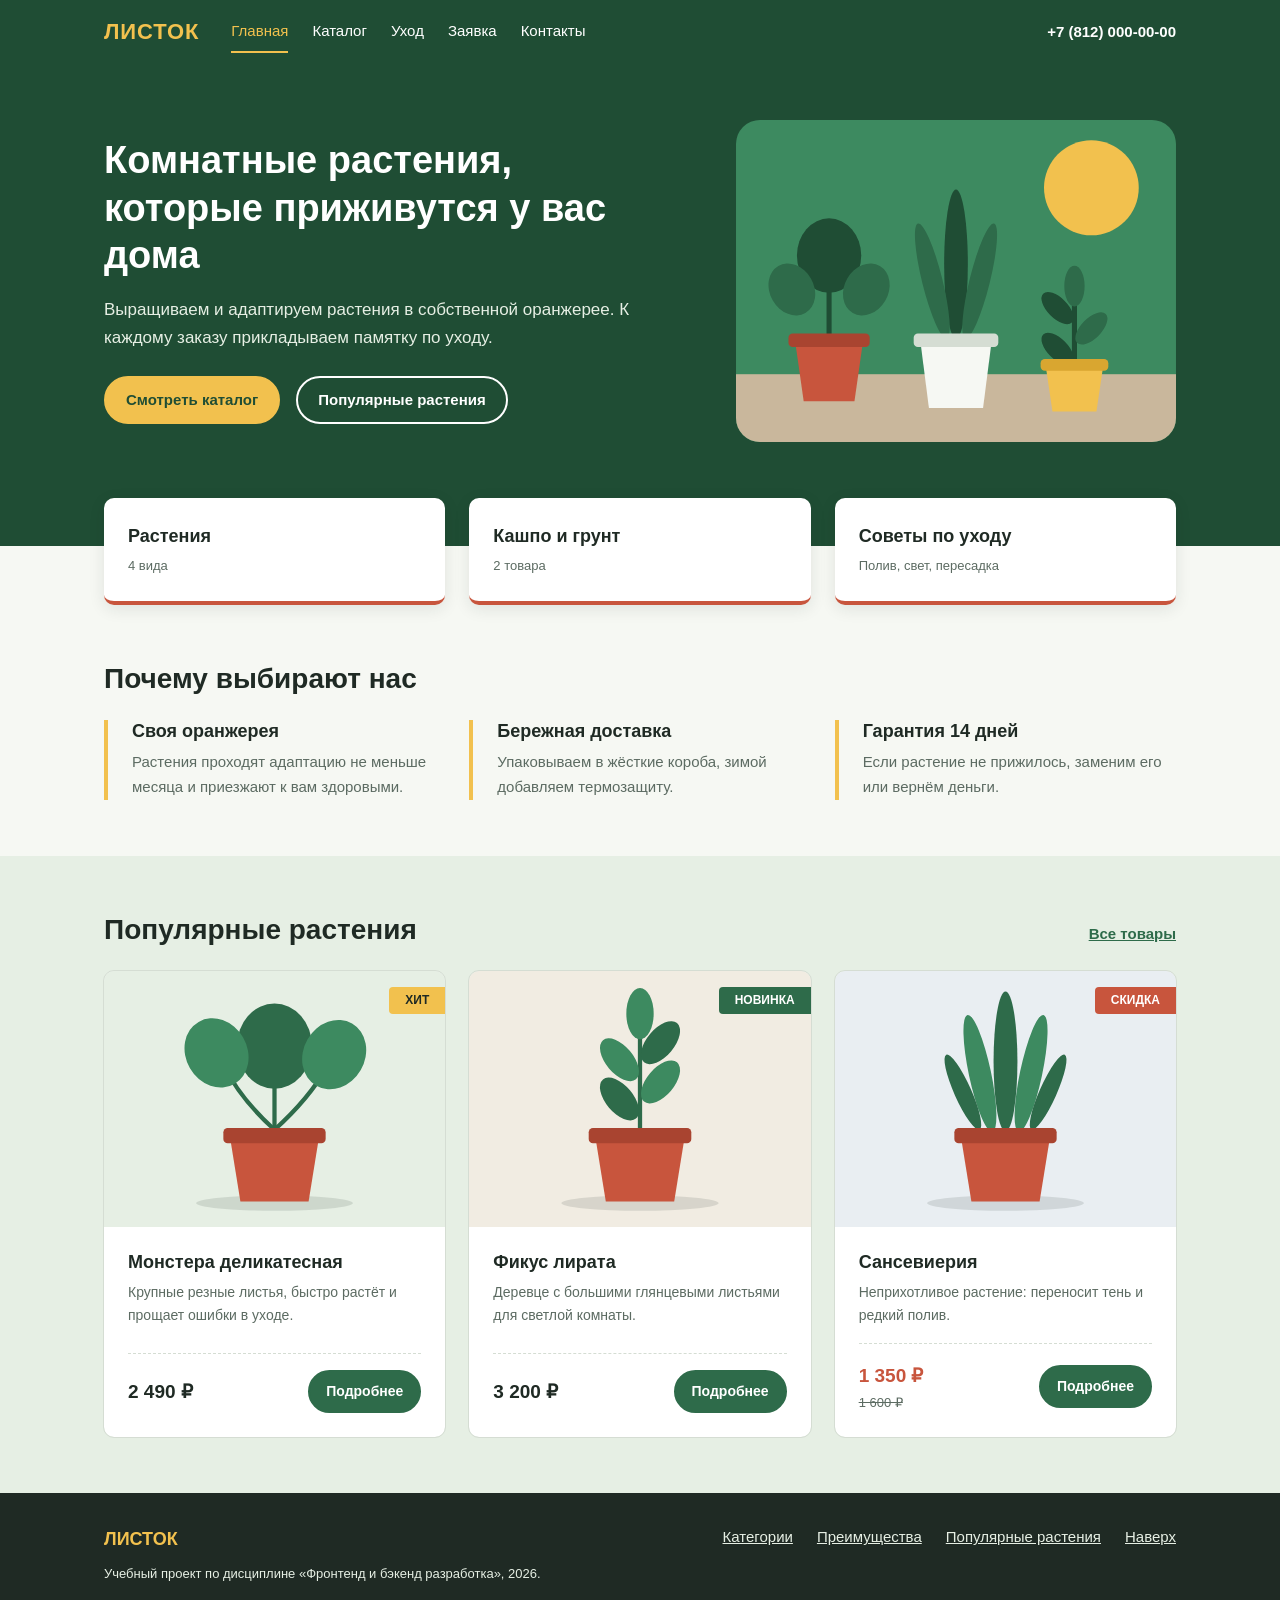
==== index.html @ 9f17a201 "начало и главная страница" ====
<!DOCTYPE html>
<html lang="ru">
<head>
  <meta charset="UTF-8">
  <meta name="viewport" content="width=device-width, initial-scale=1.0">
  <meta name="description" content="Листок — интернет-магазин комнатных растений, кашпо и грунта с доставкой.">
  <title>Листок — комнатные растения с доставкой</title>
  <link rel="stylesheet" href="css/style.css">
</head>
<body id="top">
  <header class="page-header">
    <div class="wrapper page-header__inner">
      <a class="page-header__logo" href="index.html">Листок</a>

      <nav class="main-nav" aria-label="Основная навигация">
        <ul class="main-nav__list">
          <li class="main-nav__item"><a class="main-nav__link main-nav__link--current" href="index.html" aria-current="page">Главная</a></li>
          <li class="main-nav__item"><a class="main-nav__link" href="catalog.html">Каталог</a></li>
          <li class="main-nav__item"><a class="main-nav__link" href="care.html">Уход</a></li>
          <li class="main-nav__item"><a class="main-nav__link" href="order.html">Заявка</a></li>
          <li class="main-nav__item"><a class="main-nav__link" href="contacts.html">Контакты</a></li>
        </ul>
      </nav>

      <a class="page-header__phone" href="tel:+78120000000">+7 (812) 000-00-00</a>
    </div>
  </header>

  <main>
    <section class="hero">
      <div class="wrapper hero__inner">
        <div class="hero__content">
          <h1 class="hero__title">Комнатные растения, которые приживутся у вас дома</h1>
          <p class="hero__text">
            Выращиваем и адаптируем растения в собственной оранжерее. К каждому заказу прикладываем памятку по уходу.
          </p>
          <ul class="hero__links">
            <li class="hero__links-item"><a class="button button--light" href="catalog.html">Смотреть каталог</a></li>
            <li class="hero__links-item"><a class="button button--ghost" href="#popular">Популярные растения</a></li>
          </ul>
        </div>
        <img class="hero__image" src="images/hero.svg" alt="Три комнатных растения в горшках на подоконнике" width="520" height="380">
      </div>
    </section>

    <section class="categories" id="categories" aria-labelledby="categories-title">
      <div class="wrapper">
        <h2 class="visually-hidden" id="categories-title">Категории</h2>
        <ul class="categories__list">
          <li class="categories__item">
            <a class="categories__link" href="catalog.html#plants">
              <span class="categories__name">Растения</span>
              <span class="categories__count">4 вида</span>
            </a>
          </li>
          <li class="categories__item">
            <a class="categories__link" href="catalog.html#goods">
              <span class="categories__name">Кашпо и грунт</span>
              <span class="categories__count">2 товара</span>
            </a>
          </li>
          <li class="categories__item">
            <a class="categories__link" href="care.html">
              <span class="categories__name">Советы по уходу</span>
              <span class="categories__count">Полив, свет, пересадка</span>
            </a>
          </li>
        </ul>
      </div>
    </section>

    <section class="block" id="benefits">
      <div class="wrapper">
        <h2 class="block__title">Почему выбирают нас</h2>
        <ul class="benefits">
          <li class="benefits__item">
            <h3 class="benefits__title">Своя оранжерея</h3>
            <p class="benefits__text">Растения проходят адаптацию не меньше месяца и приезжают к вам здоровыми.</p>
          </li>
          <li class="benefits__item">
            <h3 class="benefits__title">Бережная доставка</h3>
            <p class="benefits__text">Упаковываем в жёсткие короба, зимой добавляем термозащиту.</p>
          </li>
          <li class="benefits__item">
            <h3 class="benefits__title">Гарантия 14 дней</h3>
            <p class="benefits__text">Если растение не прижилось, заменим его или вернём деньги.</p>
          </li>
        </ul>
      </div>
    </section>

    <section class="block block--tinted" id="popular">
      <div class="wrapper">
        <div class="block__head">
          <h2 class="block__title">Популярные растения</h2>
          <a class="block__more" href="catalog.html">Все товары</a>
        </div>

        <div class="product-list">
          <article class="product-card">
            <span class="tag tag--hit product-card__tag">Хит</span>
            <img class="product-card__image" src="images/monstera.svg" alt="Монстера деликатесная в терракотовом горшке" width="400" height="300">
            <div class="product-card__body">
              <h3 class="product-card__title">Монстера деликатесная</h3>
              <p class="product-card__description">Крупные резные листья, быстро растёт и прощает ошибки в уходе.</p>
              <div class="product-card__footer">
                <p class="product-card__price">2&nbsp;490&nbsp;₽</p>
                <a class="button product-card__button" href="product.html">Подробнее</a>
              </div>
            </div>
          </article>

          <article class="product-card">
            <span class="tag tag--new product-card__tag">Новинка</span>
            <img class="product-card__image" src="images/ficus.svg" alt="Фикус лирата в терракотовом горшке" width="400" height="300">
            <div class="product-card__body">
              <h3 class="product-card__title">Фикус лирата</h3>
              <p class="product-card__description">Деревце с большими глянцевыми листьями для светлой комнаты.</p>
              <div class="product-card__footer">
                <p class="product-card__price">3&nbsp;200&nbsp;₽</p>
                <a class="button product-card__button" href="product-ficus.html">Подробнее</a>
              </div>
            </div>
          </article>

          <article class="product-card product-card--discount">
            <span class="tag tag--sale product-card__tag">Скидка</span>
            <img class="product-card__image" src="images/sansevieria.svg" alt="Сансевиерия в терракотовом горшке" width="400" height="300">
            <div class="product-card__body">
              <h3 class="product-card__title">Сансевиерия</h3>
              <p class="product-card__description">Неприхотливое растение: переносит тень и редкий полив.</p>
              <div class="product-card__footer">
                <p class="product-card__price">1&nbsp;350&nbsp;₽ <s class="product-card__old-price">1&nbsp;600&nbsp;₽</s></p>
                <a class="button product-card__button" href="product-sansevieria.html">Подробнее</a>
              </div>
            </div>
          </article>
        </div>
      </div>
    </section>
  </main>

  <footer class="page-footer">
    <div class="wrapper page-footer__inner">
      <div class="page-footer__about">
        <p class="page-footer__logo">Листок</p>
        <p class="page-footer__text">Учебный проект по дисциплине «Фронтенд и бэкенд разработка», 2026.</p>
      </div>

      <nav class="page-footer__nav" aria-label="Быстрые ссылки">
        <ul class="page-footer__list">
          <li class="page-footer__item"><a class="page-footer__link" href="index.html#categories">Категории</a></li>
          <li class="page-footer__item"><a class="page-footer__link" href="index.html#benefits">Преимущества</a></li>
          <li class="page-footer__item"><a class="page-footer__link" href="index.html#popular">Популярные растения</a></li>
          <li class="page-footer__item"><a class="page-footer__link" href="#top">Наверх</a></li>
        </ul>
      </nav>
    </div>
  </footer>
</body>
</html>
---- css/style.css ----
:root {
  --color-bg: #f6f8f3;
  --color-surface: #ffffff;
  --color-tint: #e6efe4;
  --color-text: #1f2a24;
  --color-muted: #5c6b62;
  --color-primary: #2e6b4a;
  --color-primary-dark: #1f4d34;
  --color-accent: #c8553d;
  --color-highlight: #f2c14e;
  --color-border: #d5ddd3;
  --color-danger: #b3261e;
  --space-xs: 4px;
  --space-sm: 8px;
  --space-md: 16px;
  --space-lg: 24px;
  --space-xl: 32px;
  --space-xxl: 56px;
  --radius-sm: 4px;
  --radius-md: 10px;
  --radius-lg: 24px;
  --shadow-soft: 0 4px 16px rgba(31, 42, 36, 0.1);
  --font-main: Verdana, "Trebuchet MS", Arial, sans-serif;
  --page-width: 1120px;
  --header-height: 64px;
  --speed: 0.15s;
}

*,
*::before,
*::after {
  box-sizing: border-box;
}

html {
  scroll-behavior: smooth;
  scroll-padding-top: calc(var(--header-height) + var(--space-md));
}

body {
  margin: 0;
  font-family: var(--font-main);
  font-size: 15px;
  line-height: 1.65;
  color: var(--color-text);
  background-color: var(--color-bg);
}

img {
  display: block;
  max-width: 100%;
  height: auto;
}

h1,
h2,
h3 {
  margin: 0 0 var(--space-md);
  line-height: 1.25;
}

p {
  margin: 0 0 var(--space-md);
}

a {
  color: var(--color-primary);
}

a:hover {
  color: var(--color-accent);
}

a:focus-visible {
  outline: 3px solid var(--color-highlight);
  outline-offset: 2px;
}

.wrapper {
  max-width: var(--page-width);
  margin: 0 auto;
  padding: 0 var(--space-lg);
}

.visually-hidden {
  position: absolute;
  width: 1px;
  height: 1px;
  margin: -1px;
  overflow: hidden;
  clip-path: inset(50%);
  white-space: nowrap;
}

.page-header {
  position: sticky;
  top: 0;
  z-index: 50;
  color: var(--color-surface);
  background-color: var(--color-primary-dark);
}

.page-header__inner {
  display: flex;
  flex-wrap: wrap;
  align-items: center;
  gap: var(--space-md) var(--space-xl);
  min-height: var(--header-height);
}

.page-header__logo {
  font-size: 22px;
  font-weight: 700;
  letter-spacing: 0.04em;
  color: var(--color-highlight);
  text-decoration: none;
  text-transform: uppercase;
}

.page-header__logo:hover {
  color: var(--color-surface);
}

.page-header__phone {
  margin-left: auto;
  font-weight: 700;
  color: var(--color-surface);
  text-decoration: none;
}

.page-header__phone:hover {
  color: var(--color-highlight);
}

.main-nav__list {
  display: flex;
  flex-wrap: wrap;
  gap: var(--space-lg);
  margin: 0;
  padding: 0;
  list-style: none;
}

.main-nav__link {
  display: block;
  padding: var(--space-sm) 0;
  color: var(--color-surface);
  text-decoration: none;
  border-bottom: 2px solid transparent;
  transition: border-color var(--speed), color var(--speed);
}

.main-nav__link:hover {
  color: var(--color-highlight);
  border-bottom-color: var(--color-highlight);
}

.main-nav__link--current {
  color: var(--color-highlight);
  border-bottom-color: var(--color-highlight);
}

.button {
  display: inline-block;
  padding: 10px 20px;
  font: inherit;
  font-weight: 700;
  color: var(--color-surface);
  text-align: center;
  text-decoration: none;
  background-color: var(--color-primary);
  border: 2px solid var(--color-primary);
  border-radius: var(--radius-lg);
  cursor: pointer;
  transition: background-color var(--speed), border-color var(--speed), color var(--speed);
}

.button:hover {
  color: var(--color-surface);
  background-color: var(--color-primary-dark);
  border-color: var(--color-primary-dark);
}

.button:focus-visible {
  outline: 3px solid var(--color-highlight);
  outline-offset: 2px;
}

.button--light {
  color: var(--color-primary-dark);
  background-color: var(--color-highlight);
  border-color: var(--color-highlight);
}

.button--light:hover {
  color: var(--color-primary-dark);
  background-color: var(--color-surface);
  border-color: var(--color-surface);
}

.button--ghost {
  background-color: transparent;
  border-color: var(--color-surface);
}

.button--ghost:hover {
  color: var(--color-primary-dark);
  background-color: var(--color-surface);
  border-color: var(--color-surface);
}

.button--outline {
  color: var(--color-primary);
  background-color: transparent;
}

button:disabled,
.button--disabled {
  opacity: 0.6;
  cursor: not-allowed;
}

.hero {
  padding: var(--space-xxl) 0 calc(var(--space-xxl) + 48px);
  color: var(--color-surface);
  background-color: var(--color-primary-dark);
}

.hero__inner {
  display: grid;
  grid-template-columns: 1fr 440px;
  align-items: center;
  gap: var(--space-xxl);
}

.hero__title {
  font-size: 38px;
}

.hero__text {
  font-size: 17px;
  color: var(--color-tint);
}

.hero__links {
  display: flex;
  flex-wrap: wrap;
  gap: var(--space-md);
  margin: var(--space-lg) 0 0;
  padding: 0;
  list-style: none;
}

.hero__image {
  width: 100%;
  border-radius: var(--radius-lg);
}

.categories {
  position: relative;
  z-index: 1;
  margin-top: -48px;
}

.categories__list {
  display: grid;
  grid-template-columns: repeat(3, 1fr);
  gap: var(--space-lg);
  margin: 0;
  padding: 0;
  list-style: none;
}

.categories__link {
  display: flex;
  flex-direction: column;
  gap: var(--space-xs);
  height: 100%;
  padding: var(--space-lg);
  text-decoration: none;
  background-color: var(--color-surface);
  border-bottom: 4px solid var(--color-accent);
  border-radius: var(--radius-md);
  box-shadow: var(--shadow-soft);
  transition: transform var(--speed), border-color var(--speed);
}

.categories__link:hover {
  border-bottom-color: var(--color-primary);
  transform: translateY(-4px);
}

.categories__name {
  font-size: 18px;
  font-weight: 700;
  color: var(--color-text);
}

.categories__count {
  font-size: 13px;
  color: var(--color-muted);
}

.block {
  padding: var(--space-xxl) 0;
}

.block--tinted {
  background-color: var(--color-tint);
}

.block__head {
  display: flex;
  flex-wrap: wrap;
  align-items: baseline;
  justify-content: space-between;
  gap: var(--space-md);
}

.block__title {
  margin-bottom: var(--space-lg);
  font-size: 28px;
}

.block__more {
  font-weight: 700;
}

.benefits {
  display: flex;
  flex-wrap: wrap;
  gap: var(--space-lg);
  margin: 0;
  padding: 0;
  list-style: none;
}

.benefits__item {
  flex: 1 1 260px;
  padding-left: var(--space-lg);
  border-left: 4px solid var(--color-highlight);
}

.benefits__title {
  margin-bottom: var(--space-sm);
  font-size: 18px;
}

.benefits__text {
  margin: 0;
  color: var(--color-muted);
}

.product-list {
  display: grid;
  grid-template-columns: repeat(3, 1fr);
  gap: var(--space-lg);
}

.product-card {
  position: relative;
  display: flex;
  flex-direction: column;
  background-color: var(--color-surface);
  border-radius: var(--radius-md);
  outline: 1px solid var(--color-border);
  transition: outline-color var(--speed), box-shadow var(--speed);
}

.product-card:hover,
.product-card:focus-within {
  outline: 2px solid var(--color-primary);
  box-shadow: var(--shadow-soft);
}

.product-card__tag {
  position: absolute;
  top: var(--space-md);
  right: 0;
  z-index: 1;
}

.product-card__image {
  width: 100%;
  aspect-ratio: 4 / 3;
  object-fit: cover;
  border-radius: var(--radius-md) var(--radius-md) 0 0;
}

.product-card__body {
  display: flex;
  flex: 1;
  flex-direction: column;
  padding: var(--space-lg);
}

.product-card__title {
  margin-bottom: var(--space-sm);
  font-size: 18px;
}

.product-card__description {
  font-size: 14px;
  color: var(--color-muted);
}

.product-card__footer {
  display: flex;
  flex-wrap: wrap;
  align-items: center;
  justify-content: space-between;
  gap: var(--space-sm);
  margin-top: auto;
  padding-top: var(--space-md);
  border-top: 1px dashed var(--color-border);
}

.product-card__price {
  margin: 0;
  font-size: 19px;
  font-weight: 700;
}

.product-card__old-price {
  display: block;
  font-size: 13px;
  font-weight: 400;
  color: var(--color-muted);
}

.product-card--discount .product-card__price {
  color: var(--color-accent);
}

.product-card__button {
  padding: 8px 16px;
  font-size: 14px;
}

.tag {
  display: inline-block;
  padding: var(--space-xs) var(--space-md);
  font-size: 12px;
  font-weight: 700;
  color: var(--color-surface);
  text-transform: uppercase;
  background-color: var(--color-primary);
  border-radius: var(--radius-sm) 0 0 var(--radius-sm);
}

.tag--hit {
  color: var(--color-text);
  background-color: var(--color-highlight);
}

.tag--new {
  background-color: var(--color-primary);
}

.tag--sale {
  background-color: var(--color-accent);
}

.page-footer {
  padding: var(--space-xl) 0;
  color: var(--color-tint);
  background-color: var(--color-text);
}

.page-footer__inner {
  display: flex;
  flex-wrap: wrap;
  justify-content: space-between;
  gap: var(--space-lg);
}

.page-footer__logo {
  margin-bottom: var(--space-sm);
  font-size: 18px;
  font-weight: 700;
  color: var(--color-highlight);
  text-transform: uppercase;
}

.page-footer__text {
  margin: 0;
  font-size: 13px;
}

.page-footer__list {
  display: flex;
  flex-wrap: wrap;
  gap: var(--space-sm) var(--space-lg);
  margin: 0;
  padding: 0;
  list-style: none;
}

.page-footer__link {
  color: var(--color-tint);
}

.page-footer__link:hover {
  color: var(--color-highlight);
}

@media (max-width: 860px) {
  .hero__inner,
  .categories__list {
    grid-template-columns: 1fr;
  }

  .product-list {
    grid-template-columns: repeat(auto-fill, minmax(240px, 1fr));
  }
}
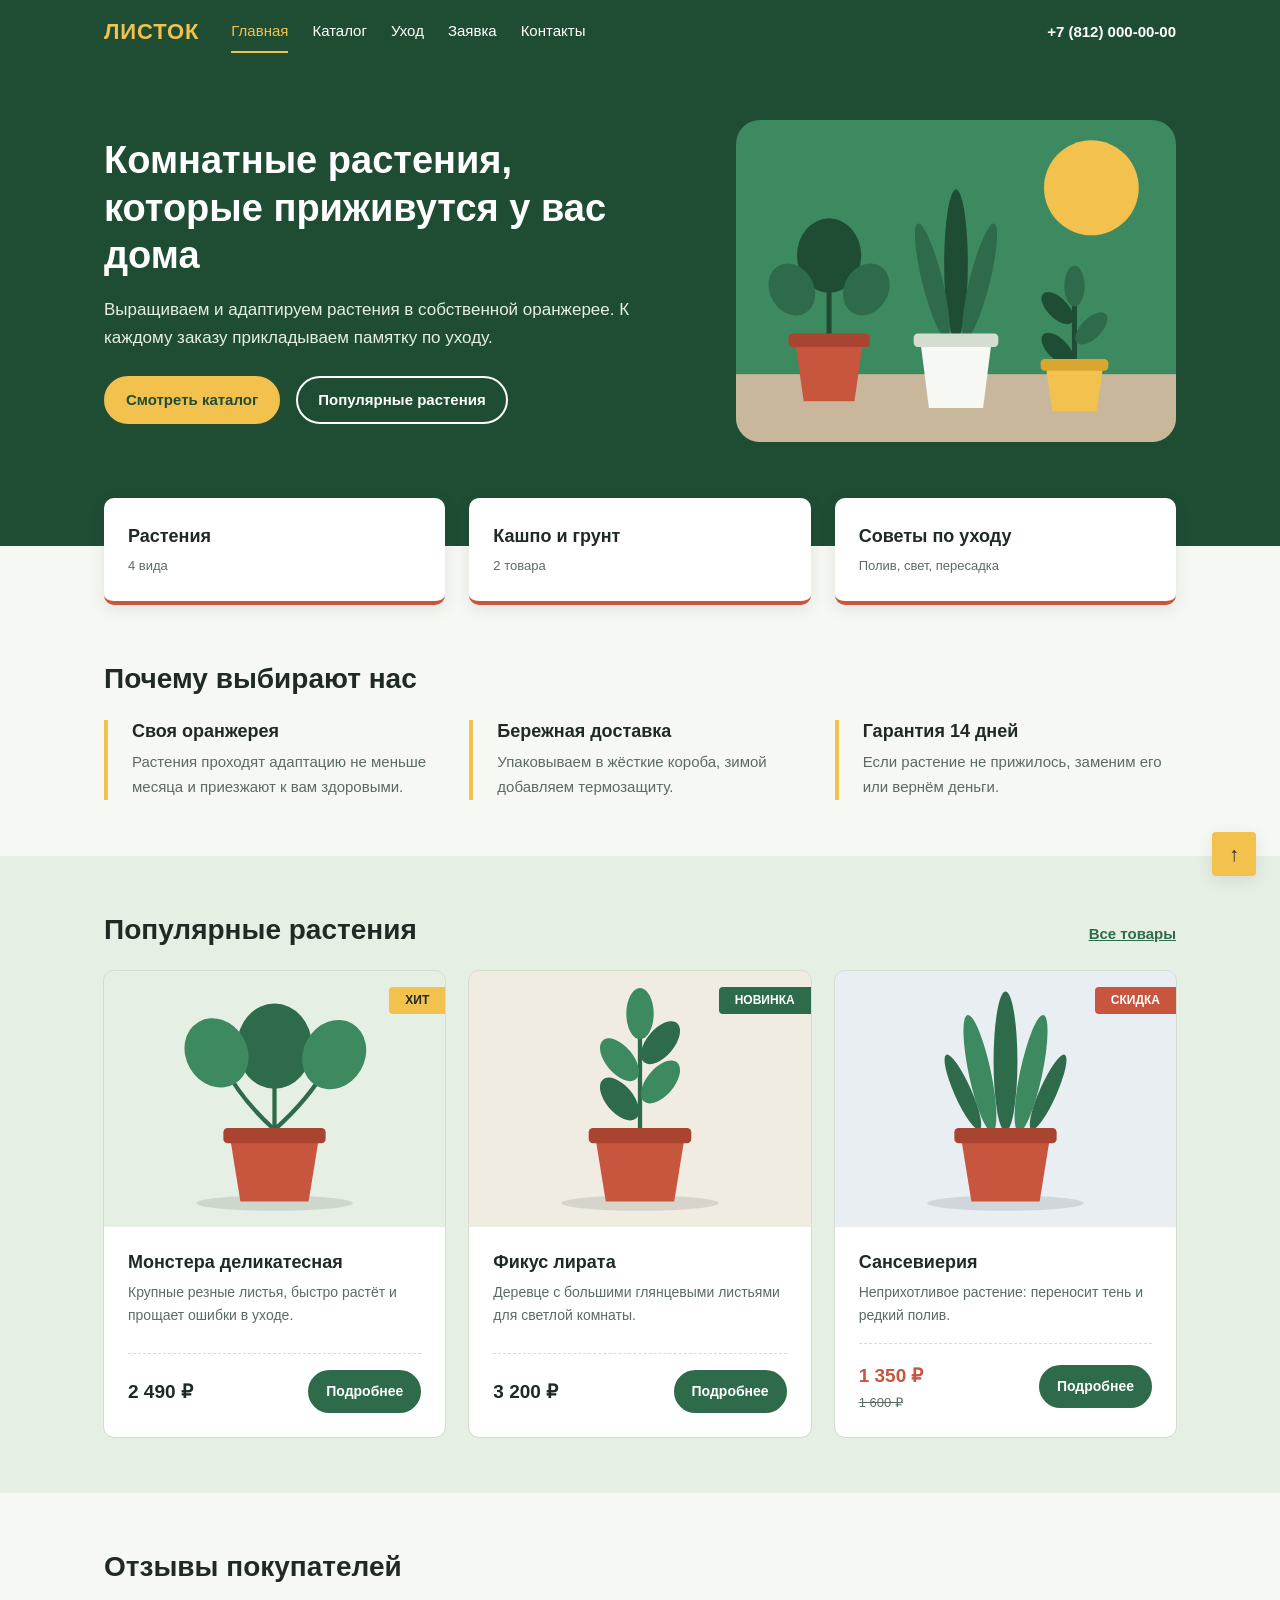
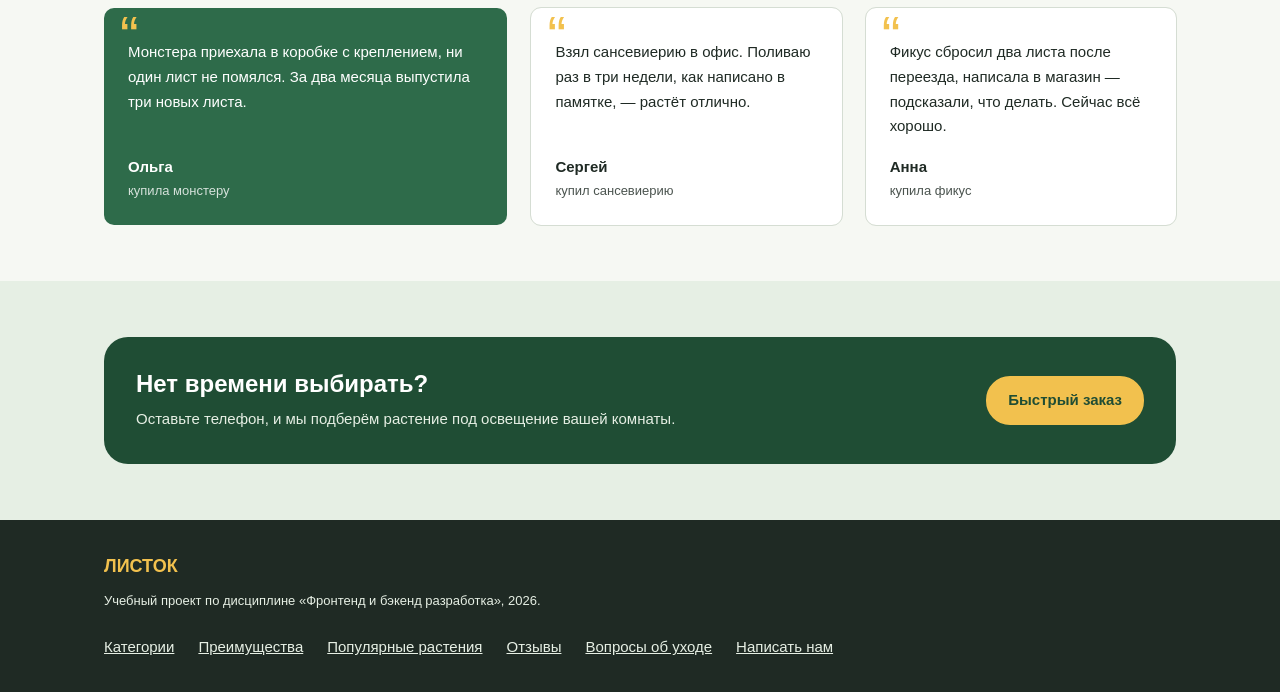
==== commit 4eb60791: "Модальное окно, финальный коммит" ====
--- a/index.html
+++ b/index.html
@@ -6,6 +6,7 @@
   <meta name="description" content="Листок — интернет-магазин комнатных растений, кашпо и грунта с доставкой.">
   <title>Листок — комнатные растения с доставкой</title>
   <link rel="stylesheet" href="css/style.css">
+  <script src="js/main.js" defer></script>
 </head>
 <body id="top">
   <header class="page-header">
@@ -138,6 +139,38 @@
         </div>
       </div>
     </section>
+
+    <section class="block" id="reviews">
+      <div class="wrapper">
+        <h2 class="block__title">Отзывы покупателей</h2>
+        <div class="reviews">
+          <figure class="review review--featured">
+            <blockquote class="review__text">Монстера приехала в коробке с креплением, ни один лист не помялся. За два месяца выпустила три новых листа.</blockquote>
+            <figcaption class="review__author">Ольга <span class="review__meta">купила монстеру</span></figcaption>
+          </figure>
+          <figure class="review">
+            <blockquote class="review__text">Взял сансевиерию в офис. Поливаю раз в три недели, как написано в памятке, — растёт отлично.</blockquote>
+            <figcaption class="review__author">Сергей <span class="review__meta">купил сансевиерию</span></figcaption>
+          </figure>
+          <figure class="review">
+            <blockquote class="review__text">Фикус сбросил два листа после переезда, написала в магазин — подсказали, что делать. Сейчас всё хорошо.</blockquote>
+            <figcaption class="review__author">Анна <span class="review__meta">купила фикус</span></figcaption>
+          </figure>
+        </div>
+      </div>
+    </section>
+
+    <section class="block block--tinted">
+      <div class="wrapper">
+        <aside class="callout">
+          <div class="callout__content">
+            <h2 class="callout__title">Нет времени выбирать?</h2>
+            <p class="callout__text">Оставьте телефон, и мы подберём растение под освещение вашей комнаты.</p>
+          </div>
+          <a class="button button--light" href="#quick-order">Быстрый заказ</a>
+        </aside>
+      </div>
+    </section>
   </main>
 
   <footer class="page-footer">
@@ -152,10 +185,49 @@
           <li class="page-footer__item"><a class="page-footer__link" href="index.html#categories">Категории</a></li>
           <li class="page-footer__item"><a class="page-footer__link" href="index.html#benefits">Преимущества</a></li>
           <li class="page-footer__item"><a class="page-footer__link" href="index.html#popular">Популярные растения</a></li>
-          <li class="page-footer__item"><a class="page-footer__link" href="#top">Наверх</a></li>
+          <li class="page-footer__item"><a class="page-footer__link" href="index.html#reviews">Отзывы</a></li>
+          <li class="page-footer__item"><a class="page-footer__link" href="care.html#faq">Вопросы об уходе</a></li>
+          <li class="page-footer__item"><a class="page-footer__link" href="contacts.html#feedback">Написать нам</a></li>
         </ul>
       </nav>
     </div>
   </footer>
+
+  <a class="up-button" href="#top" aria-label="Наверх">&uarr;</a>
+
+  <div class="modal" id="quick-order" role="dialog" aria-modal="true" aria-labelledby="quick-order-title">
+    <a class="modal__overlay" href="#close" aria-label="Закрыть окно" tabindex="-1"></a>
+    <div class="modal__window">
+      <a class="modal__close" href="#close" aria-label="Закрыть окно">&times;</a>
+      <h2 class="modal__title" id="quick-order-title">Быстрый заказ</h2>
+      <p class="modal__text">Оставьте телефон — перезвоним в течение 15 минут и оформим заказ за вас.</p>
+
+      <form class="order-form order-form--plain" action="#" method="post">
+        <div class="order-form__field">
+          <label class="order-form__label" for="quick-name">Имя <abbr class="order-form__mark" title="обязательное поле">*</abbr></label>
+          <input class="order-form__input" id="quick-name" name="name" type="text" minlength="2" autocomplete="name" required>
+        </div>
+
+        <div class="order-form__field">
+          <label class="order-form__label" for="quick-phone">Телефон <abbr class="order-form__mark" title="обязательное поле">*</abbr></label>
+          <input class="order-form__input" id="quick-phone" name="phone" type="tel" autocomplete="tel" placeholder="+7 900 000-00-00" required>
+        </div>
+
+        <div class="order-form__field">
+          <label class="order-form__option" for="quick-agree">
+            <input class="order-form__check" id="quick-agree" name="agree" type="checkbox" required>
+            Согласен на обработку персональных данных <abbr class="order-form__mark" title="обязательное поле">*</abbr>
+          </label>
+        </div>
+
+        <div class="order-form__actions">
+          <button class="button" type="submit">Жду звонка</button>
+          <a class="button button--outline" href="#close">Отмена</a>
+        </div>
+      </form>
+    </div>
+  </div>
+
+  <p class="toast" role="status" hidden>Заявка принята. Мы скоро свяжемся с вами.</p>
 </body>
 </html>
--- a/css/style.css
+++ b/css/style.css
@@ -461,6 +461,740 @@
   background-color: var(--color-accent);
 }
 
+.button--block {
+  display: block;
+  width: 100%;
+}
+
+.page-intro {
+  padding-top: var(--space-xl);
+}
+
+.page-intro__title {
+  font-size: 34px;
+}
+
+.page-intro__text {
+  max-width: 640px;
+  color: var(--color-muted);
+}
+
+.crumbs {
+  display: flex;
+  flex-wrap: wrap;
+  gap: var(--space-sm);
+  margin-bottom: var(--space-lg);
+  font-size: 13px;
+}
+
+.crumbs__separator,
+.crumbs__current {
+  color: var(--color-muted);
+}
+
+.anchor-nav {
+  display: flex;
+  flex-wrap: wrap;
+  gap: var(--space-sm);
+  margin: 0;
+  padding: 0;
+  list-style: none;
+}
+
+.anchor-nav__link {
+  display: block;
+  padding: var(--space-xs) var(--space-md);
+  font-weight: 700;
+  text-decoration: none;
+  background-color: var(--color-tint);
+  border-radius: var(--radius-lg);
+  transition: background-color var(--speed), color var(--speed);
+}
+
+.anchor-nav__link:hover {
+  color: var(--color-surface);
+  background-color: var(--color-primary);
+}
+
+.catalog {
+  display: grid;
+  grid-template-columns: 1fr 250px;
+  align-items: start;
+  gap: var(--space-xl);
+  padding-top: var(--space-xl);
+  padding-bottom: var(--space-xxl);
+}
+
+.catalog__section + .catalog__section {
+  margin-top: var(--space-xxl);
+}
+
+.catalog__sidebar {
+  position: sticky;
+  top: calc(var(--header-height) + var(--space-md));
+}
+
+.product-list--wide {
+  grid-template-columns: repeat(2, 1fr);
+}
+
+.product-card__features {
+  display: flex;
+  flex-wrap: wrap;
+  gap: var(--space-xs) var(--space-md);
+  margin: 0 0 var(--space-md);
+  padding: 0;
+  font-size: 13px;
+  list-style: none;
+}
+
+.product-card__feature::before {
+  content: "•";
+  margin-right: var(--space-xs);
+  color: var(--color-accent);
+}
+
+.product-card--sold-out .product-card__image {
+  opacity: 0.55;
+}
+
+.status {
+  font-size: 13px;
+  font-weight: 700;
+}
+
+.status--in {
+  color: var(--color-primary);
+}
+
+.status--out {
+  color: var(--color-danger);
+}
+
+.filters {
+  padding: var(--space-lg);
+  background-color: var(--color-surface);
+  border-top: 4px solid var(--color-primary);
+  border-radius: var(--radius-md);
+  box-shadow: var(--shadow-soft);
+}
+
+.filters__title {
+  font-size: 20px;
+}
+
+.filters__group {
+  margin: 0 0 var(--space-lg);
+  padding: 0;
+  border: 0;
+}
+
+.filters__legend {
+  display: block;
+  margin-bottom: var(--space-sm);
+  padding: 0;
+  font-weight: 700;
+}
+
+.filters__option {
+  display: flex;
+  align-items: center;
+  gap: var(--space-sm);
+  padding: var(--space-xs) 0;
+  cursor: pointer;
+}
+
+.filters__option:hover {
+  color: var(--color-primary);
+}
+
+.filters__control {
+  width: 17px;
+  height: 17px;
+  margin: 0;
+  accent-color: var(--color-primary);
+}
+
+.filters__input {
+  width: 100%;
+  padding: var(--space-sm);
+  font: inherit;
+  border: 1px solid var(--color-muted);
+  border-radius: var(--radius-sm);
+}
+
+.filters__control:focus-visible,
+.filters__input:focus-visible {
+  outline: 3px solid var(--color-highlight);
+  outline-offset: 2px;
+}
+
+.filters__hint {
+  margin: var(--space-md) 0 0;
+  font-size: 12px;
+  color: var(--color-muted);
+}
+
+.product {
+  display: grid;
+  grid-template-columns: 5fr 6fr;
+  align-items: start;
+  gap: var(--space-xxl);
+  padding-bottom: var(--space-xxl);
+}
+
+.product__gallery {
+  position: relative;
+}
+
+.product__tag {
+  position: absolute;
+  top: var(--space-lg);
+  right: 0;
+  z-index: 1;
+}
+
+.product__image {
+  width: 100%;
+  border-radius: var(--radius-md);
+}
+
+.product__title {
+  font-size: 34px;
+}
+
+.product__text {
+  font-size: 16px;
+  color: var(--color-muted);
+}
+
+.product__price {
+  margin-bottom: var(--space-sm);
+  font-size: 30px;
+  font-weight: 700;
+  color: var(--color-primary-dark);
+}
+
+.product__old-price {
+  margin-left: var(--space-sm);
+  font-size: 18px;
+  font-weight: 400;
+  color: var(--color-muted);
+}
+
+.product__actions {
+  display: flex;
+  flex-wrap: wrap;
+  gap: var(--space-md);
+  margin-top: var(--space-lg);
+}
+
+.product-extra {
+  display: grid;
+  grid-template-columns: 1fr 300px;
+  align-items: start;
+  gap: var(--space-xl);
+  padding-bottom: var(--space-xxl);
+}
+
+.product-extra__side {
+  display: grid;
+  gap: var(--space-lg);
+}
+
+.specs {
+  width: 100%;
+  background-color: var(--color-surface);
+  border-collapse: collapse;
+  box-shadow: var(--shadow-soft);
+}
+
+.specs__caption {
+  padding-bottom: var(--space-md);
+  font-size: 20px;
+  font-weight: 700;
+  text-align: left;
+}
+
+.specs__head {
+  padding: var(--space-md);
+  text-align: left;
+  color: var(--color-surface);
+  background-color: var(--color-primary);
+}
+
+.specs__name,
+.specs__value {
+  padding: 12px var(--space-md);
+  text-align: left;
+  border-bottom: 1px solid var(--color-border);
+}
+
+.specs__name {
+  width: 42%;
+  font-weight: 400;
+  color: var(--color-muted);
+}
+
+.specs__value {
+  font-weight: 700;
+}
+
+.specs tbody tr:hover {
+  background-color: var(--color-tint);
+}
+
+.note {
+  padding: var(--space-lg);
+  background-color: var(--color-surface);
+  border-radius: var(--radius-md);
+  outline: 1px solid var(--color-border);
+}
+
+.note--accent {
+  background-color: var(--color-tint);
+  border-left: 4px solid var(--color-accent);
+  outline: 0;
+}
+
+.note__title {
+  margin-bottom: var(--space-sm);
+  font-size: 17px;
+}
+
+.note__text {
+  margin: 0;
+}
+
+.note__list {
+  margin: 0 0 var(--space-md);
+  padding-left: var(--space-lg);
+}
+
+.note__back {
+  font-weight: 700;
+}
+
+.order {
+  display: grid;
+  grid-template-columns: 3fr 2fr;
+  align-items: start;
+  gap: var(--space-xl);
+  padding-top: var(--space-xl);
+  padding-bottom: var(--space-xxl);
+}
+
+.order__info {
+  display: grid;
+  gap: var(--space-lg);
+}
+
+.order-form {
+  display: grid;
+  grid-template-columns: 1fr 1fr;
+  gap: var(--space-lg);
+  padding: var(--space-xl);
+  background-color: var(--color-surface);
+  border-top: 4px solid var(--color-primary);
+  border-radius: var(--radius-md);
+  box-shadow: var(--shadow-soft);
+}
+
+.order-form__field {
+  display: flex;
+  flex-direction: column;
+  gap: var(--space-sm);
+  grid-column: 1 / -1;
+  min-width: 0;
+  margin: 0;
+  padding: 0;
+  border: 0;
+}
+
+.order-form__field--half {
+  grid-column: auto;
+}
+
+.order-form__label {
+  padding: 0;
+  font-size: 14px;
+  font-weight: 700;
+}
+
+.order-form__mark {
+  color: var(--color-danger);
+  text-decoration: none;
+}
+
+.order-form__input {
+  width: 100%;
+  padding: 10px var(--space-md);
+  font: inherit;
+  color: var(--color-text);
+  background-color: var(--color-bg);
+  border: 0;
+  border-bottom: 2px solid var(--color-muted);
+  border-radius: var(--radius-sm) var(--radius-sm) 0 0;
+  transition: border-color var(--speed), background-color var(--speed);
+}
+
+.order-form__input--area {
+  resize: vertical;
+}
+
+.order-form__input:hover {
+  border-bottom-color: var(--color-primary);
+}
+
+.order-form__input:focus-visible {
+  background-color: var(--color-surface);
+  border-bottom-color: var(--color-primary);
+  outline: 3px solid var(--color-highlight);
+  outline-offset: 2px;
+}
+
+.order-form__input:user-invalid {
+  border-bottom-color: var(--color-danger);
+}
+
+.order-form__input:user-valid {
+  border-bottom-color: var(--color-primary);
+}
+
+.order-form__option {
+  display: flex;
+  align-items: center;
+  gap: var(--space-sm);
+  cursor: pointer;
+}
+
+.order-form__check {
+  flex-shrink: 0;
+  width: 18px;
+  height: 18px;
+  margin: 0;
+  accent-color: var(--color-primary);
+}
+
+.order-form__check:focus-visible {
+  outline: 3px solid var(--color-highlight);
+  outline-offset: 2px;
+}
+
+.order-form__actions {
+  display: flex;
+  flex-wrap: wrap;
+  gap: var(--space-md);
+  grid-column: 1 / -1;
+}
+
+.specs--small {
+  font-size: 14px;
+}
+
+.contact-cards {
+  display: grid;
+  grid-template-columns: repeat(3, 1fr);
+  gap: var(--space-lg);
+  padding-top: var(--space-lg);
+}
+
+.contact-card {
+  padding: var(--space-lg);
+  color: var(--color-surface);
+  background-color: var(--color-primary);
+  border-radius: var(--radius-md);
+}
+
+.contact-card__title {
+  margin-bottom: var(--space-sm);
+  font-size: 13px;
+  letter-spacing: 0.08em;
+  color: var(--color-highlight);
+  text-transform: uppercase;
+}
+
+.contact-card__value {
+  margin-bottom: var(--space-sm);
+  font-size: 17px;
+  font-style: normal;
+  font-weight: 700;
+}
+
+.contact-card__link {
+  color: var(--color-surface);
+}
+
+.contact-card__link:hover {
+  color: var(--color-highlight);
+}
+
+.contact-card__note {
+  margin: 0;
+  font-size: 13px;
+  color: var(--color-tint);
+}
+
+.order-form--plain {
+  grid-template-columns: 1fr;
+  padding: 0;
+  border-top: 0;
+  box-shadow: none;
+}
+
+.specs--compare .specs__name {
+  width: 24%;
+  font-weight: 700;
+  color: var(--color-text);
+}
+
+.specs--compare .specs__value {
+  font-weight: 400;
+}
+
+.reviews {
+  display: grid;
+  grid-template-columns: 1.3fr 1fr 1fr;
+  gap: var(--space-lg);
+}
+
+.review {
+  position: relative;
+  display: flex;
+  flex-direction: column;
+  justify-content: space-between;
+  margin: 0;
+  padding: var(--space-xl) var(--space-lg) var(--space-lg);
+  background-color: var(--color-surface);
+  border-radius: var(--radius-md);
+  outline: 1px solid var(--color-border);
+}
+
+.review::before {
+  content: "“";
+  position: absolute;
+  top: 0;
+  left: var(--space-md);
+  font-size: 56px;
+  line-height: 1;
+  color: var(--color-highlight);
+}
+
+.review--featured {
+  color: var(--color-surface);
+  background-color: var(--color-primary);
+  outline: 0;
+}
+
+.review__text {
+  margin: 0 0 var(--space-md);
+}
+
+.review__author {
+  font-weight: 700;
+}
+
+.review__meta {
+  display: block;
+  font-size: 13px;
+  font-weight: 400;
+  opacity: 0.8;
+}
+
+.callout {
+  display: flex;
+  flex-wrap: wrap;
+  align-items: center;
+  justify-content: space-between;
+  gap: var(--space-lg);
+  padding: var(--space-xl);
+  color: var(--color-surface);
+  background-color: var(--color-primary-dark);
+  border-radius: var(--radius-lg);
+}
+
+.callout__title {
+  margin-bottom: var(--space-sm);
+  font-size: 24px;
+}
+
+.callout__text {
+  margin: 0;
+  color: var(--color-tint);
+}
+
+.timeline {
+  display: grid;
+  grid-template-columns: repeat(4, 1fr);
+  gap: var(--space-lg);
+  margin: 0;
+  padding: 0;
+  list-style: none;
+  counter-reset: timeline;
+}
+
+.timeline__item {
+  padding-top: var(--space-md);
+  border-top: 4px solid var(--color-primary);
+  counter-increment: timeline;
+}
+
+.timeline__item::before {
+  content: "Шаг " counter(timeline);
+  display: block;
+  margin-bottom: var(--space-sm);
+  font-size: 13px;
+  font-weight: 700;
+  color: var(--color-accent);
+  text-transform: uppercase;
+}
+
+.timeline__title {
+  margin-bottom: var(--space-sm);
+  font-size: 17px;
+}
+
+.timeline__text {
+  margin: 0;
+  font-size: 14px;
+}
+
+.faq {
+  max-width: 760px;
+  border-top: 1px solid var(--color-border);
+}
+
+.faq__item {
+  border-bottom: 1px solid var(--color-border);
+}
+
+.faq__question {
+  padding: var(--space-md) 0;
+  font-weight: 700;
+  cursor: pointer;
+}
+
+.faq__question:hover {
+  color: var(--color-primary);
+}
+
+.faq__question:focus-visible {
+  outline: 3px solid var(--color-highlight);
+  outline-offset: 2px;
+}
+
+.faq__answer {
+  margin: 0;
+  padding: 0 0 var(--space-md) var(--space-lg);
+  color: var(--color-muted);
+}
+
+.modal {
+  position: fixed;
+  inset: 0;
+  z-index: 100;
+  display: none;
+  align-items: center;
+  justify-content: center;
+  padding: var(--space-lg);
+}
+
+.modal:target {
+  display: flex;
+}
+
+.modal__overlay {
+  position: absolute;
+  inset: 0;
+  background-color: rgba(31, 42, 36, 0.7);
+  cursor: default;
+}
+
+.modal__window {
+  position: relative;
+  z-index: 1;
+  width: 100%;
+  max-width: 440px;
+  max-height: 100%;
+  padding: var(--space-xl);
+  overflow-y: auto;
+  background-color: var(--color-surface);
+  border-radius: var(--radius-md);
+  box-shadow: var(--shadow-soft);
+}
+
+.modal__close {
+  position: absolute;
+  top: var(--space-md);
+  right: var(--space-md);
+  width: 32px;
+  height: 32px;
+  font-size: 26px;
+  line-height: 30px;
+  color: var(--color-muted);
+  text-align: center;
+  text-decoration: none;
+  border-radius: 50%;
+}
+
+.modal__close:hover {
+  color: var(--color-surface);
+  background-color: var(--color-accent);
+}
+
+.modal__title {
+  padding-right: var(--space-xl);
+  font-size: 24px;
+}
+
+.modal__text {
+  margin-bottom: var(--space-lg);
+  color: var(--color-muted);
+}
+
+.toast {
+  position: fixed;
+  top: calc(var(--header-height) + var(--space-md));
+  right: var(--space-lg);
+  z-index: 120;
+  max-width: 320px;
+  margin: 0;
+  padding: var(--space-md) var(--space-lg);
+  font-weight: 700;
+  color: var(--color-surface);
+  background-color: var(--color-primary);
+  border-left: 6px solid var(--color-highlight);
+  border-radius: var(--radius-sm);
+  box-shadow: var(--shadow-soft);
+}
+
+.toast[hidden] {
+  display: none;
+}
+
+.up-button {
+  position: fixed;
+  right: var(--space-lg);
+  bottom: var(--space-lg);
+  z-index: 40;
+  width: 44px;
+  height: 44px;
+  font-size: 20px;
+  line-height: 44px;
+  color: var(--color-text);
+  text-align: center;
+  text-decoration: none;
+  background-color: var(--color-highlight);
+  border-radius: var(--radius-sm);
+  box-shadow: var(--shadow-soft);
+  transition: background-color var(--speed), color var(--speed);
+}
+
+.up-button:hover {
+  color: var(--color-surface);
+  background-color: var(--color-accent);
+}
+
 .page-footer {
   padding: var(--space-xl) 0;
   color: var(--color-tint);
@@ -506,11 +1240,36 @@
 
 @media (max-width: 860px) {
   .hero__inner,
-  .categories__list {
+  .categories__list,
+  .catalog,
+  .reviews,
+  .order,
+  .contact-cards,
+  .product,
+  .product-extra {
     grid-template-columns: 1fr;
   }
 
-  .product-list {
+  .product-list,
+  .product-list--wide {
     grid-template-columns: repeat(auto-fill, minmax(240px, 1fr));
   }
-}
+
+  .catalog__sidebar {
+    position: static;
+  }
+
+  .timeline {
+    grid-template-columns: 1fr 1fr;
+  }
+
+  .order-form__field--half {
+    grid-column: 1 / -1;
+  }
+}
+
+@media (prefers-reduced-motion: reduce) {
+  html {
+    scroll-behavior: auto;
+  }
+}
